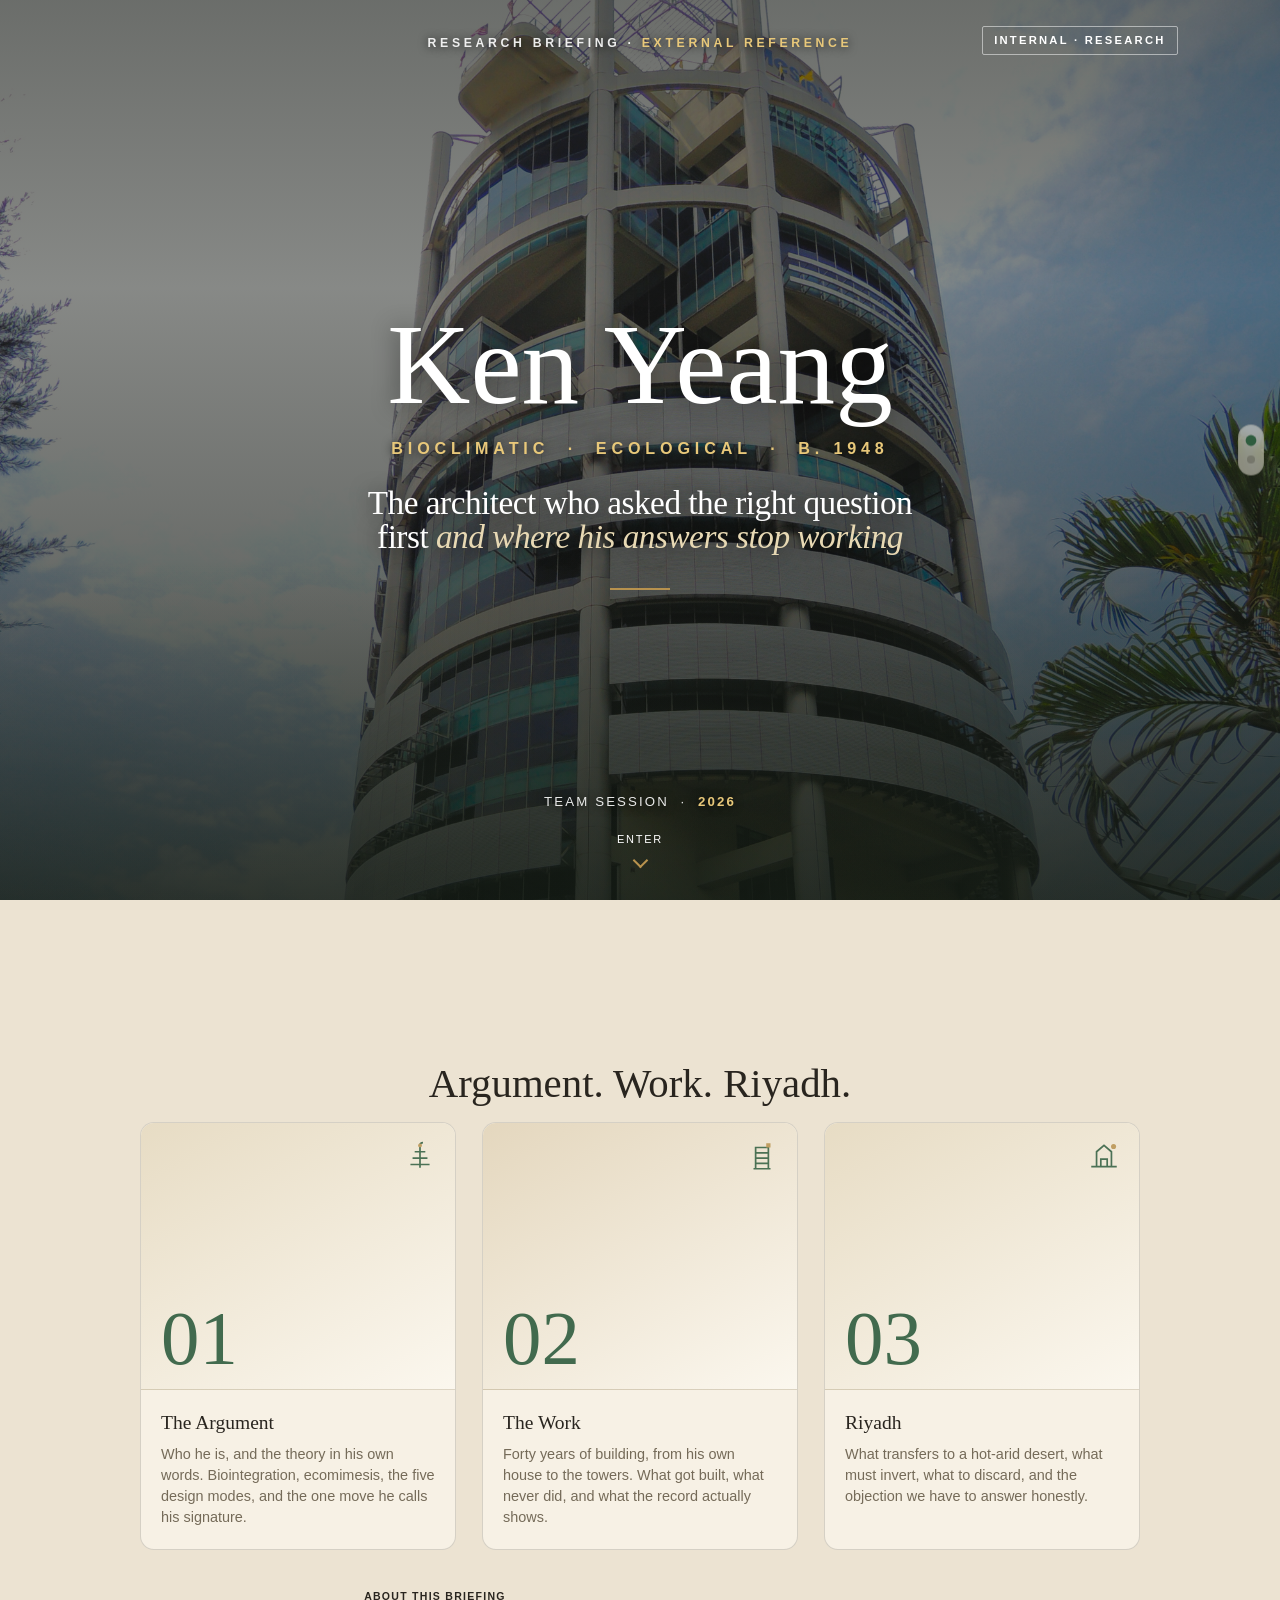
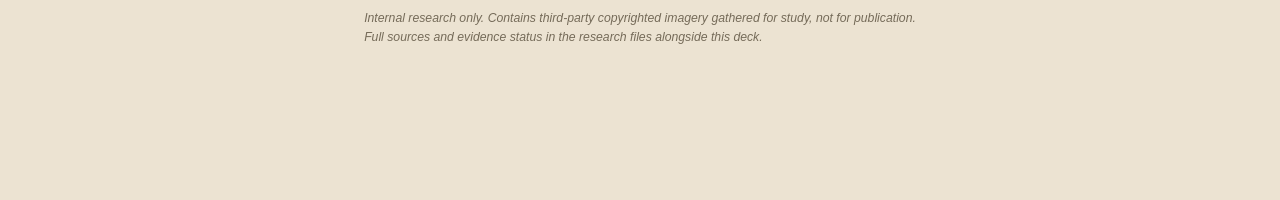
==== index.html @ c9556a7d "Ken Yeang research briefing for the Riyadh tower proposal Three-chapter HTML briefing plus the under" ====
<!DOCTYPE html>
<html lang="en">
<head>
<meta charset="UTF-8" />
<meta http-equiv="refresh" content="0; url=deck/index.html" />
<title>Ken Yeang · Research · External Reference</title>
</head>
<body style="font-family:system-ui,sans-serif;padding:3rem;background:#EFE7D8;color:#3A362C;">
<p>Redirecting to the briefing… <a href="deck/index.html">open it here</a>.</p>
</body>
</html>
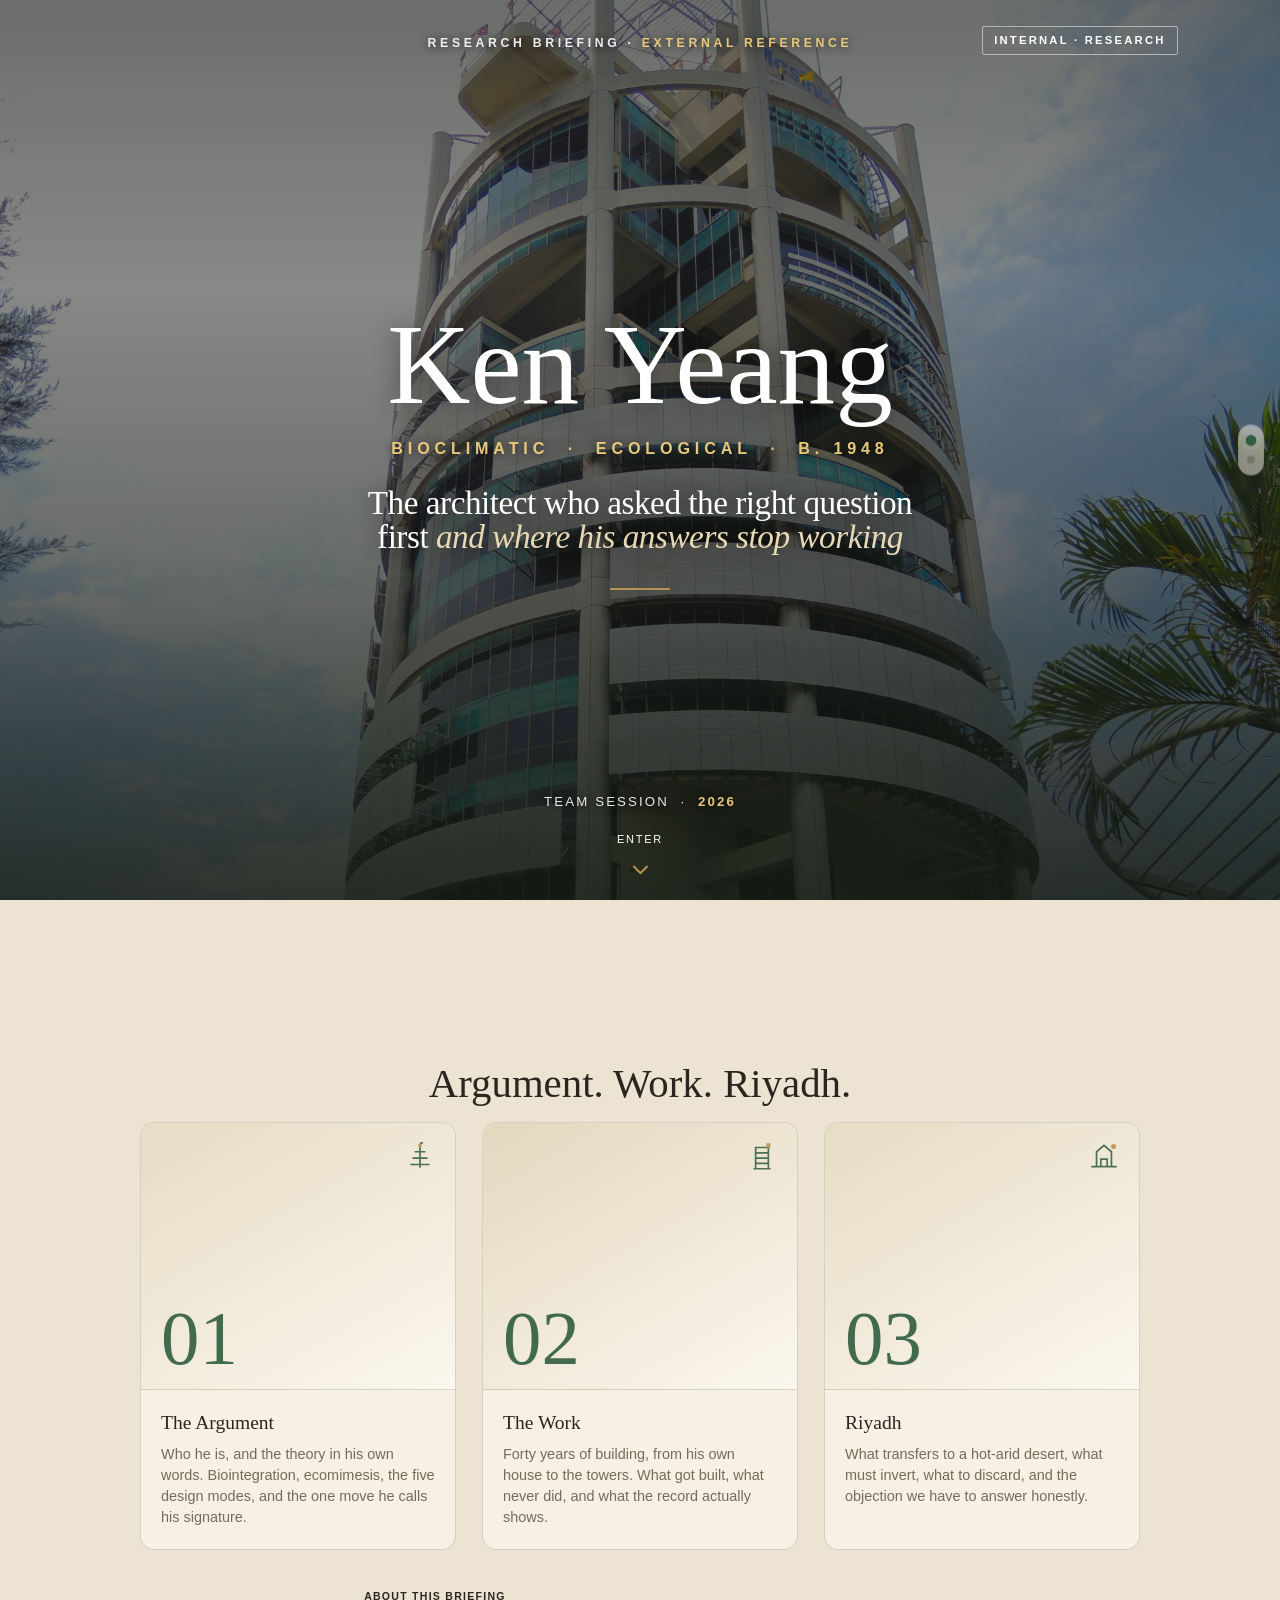
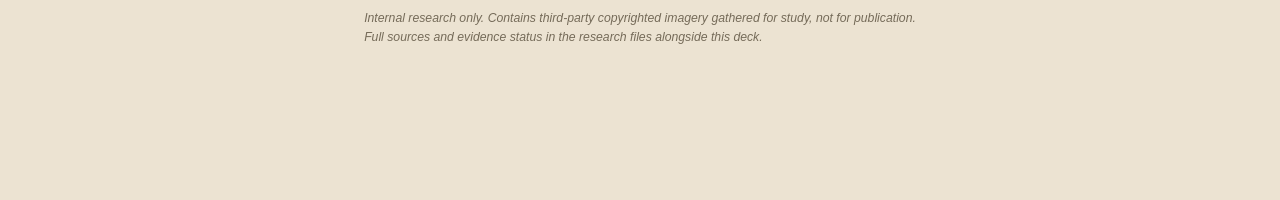
==== commit 24ab4584: "Block search indexing before enabling GitHub Pages A Pages site is publicly reachable even from a pr" ====
--- a/index.html
+++ b/index.html
@@ -2,6 +2,7 @@
 <html lang="en">
 <head>
 <meta charset="UTF-8" />
+<meta name="robots" content="noindex, nofollow, noarchive, noimageindex" />
 <meta http-equiv="refresh" content="0; url=deck/index.html" />
 <title>Ken Yeang · Research · External Reference</title>
 </head>
